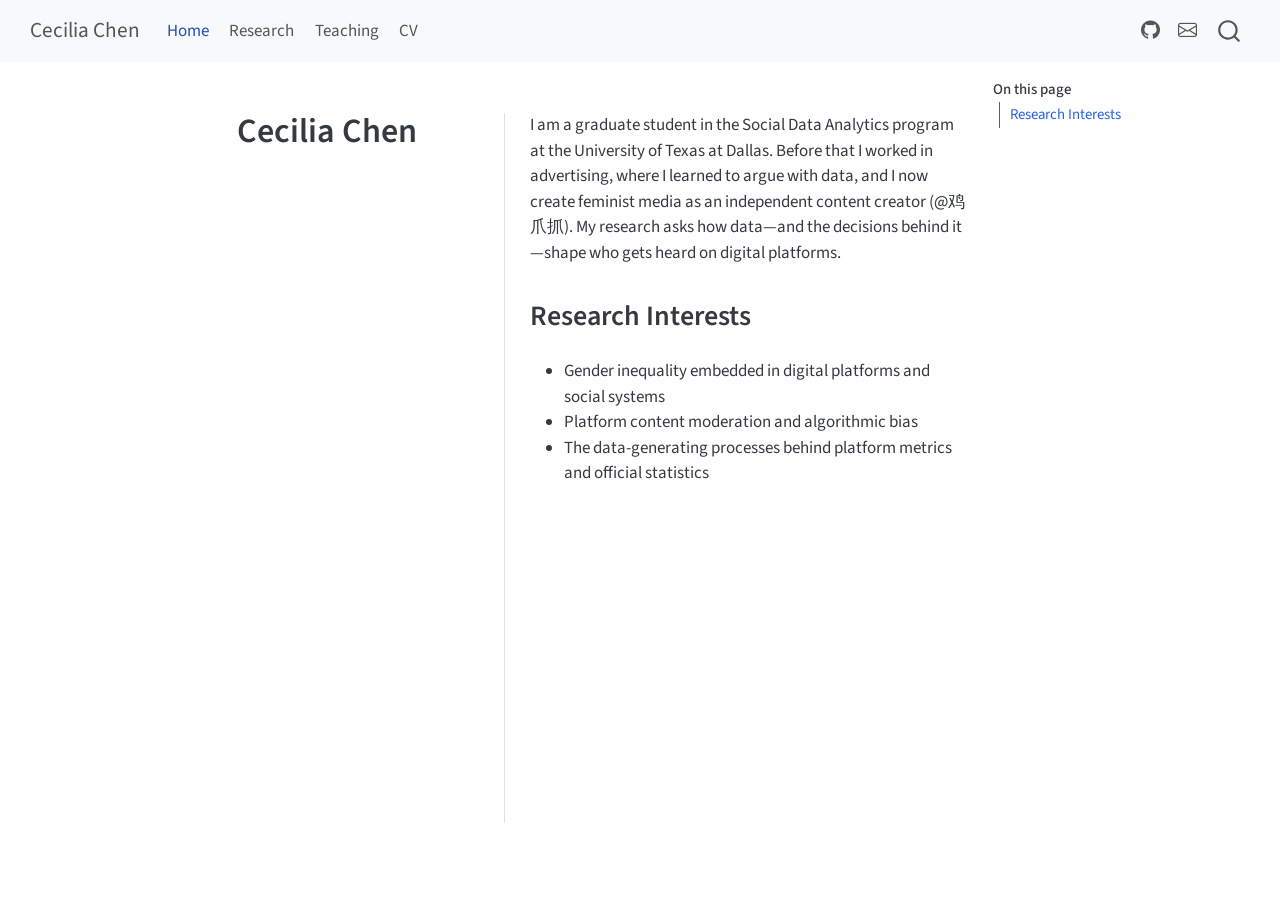
==== docs/index.html @ 05345028 "Initial Quarto website" ====
<!DOCTYPE html>
<html xmlns="http://www.w3.org/1999/xhtml" lang="en" xml:lang="en"><head>

<meta charset="utf-8">
<meta name="generator" content="quarto-1.10.18">

<meta name="viewport" content="width=device-width, initial-scale=1.0, user-scalable=yes">


<title>Cecilia Chen</title>
<style>
/* Default styles provided by pandoc.
** See https://pandoc.org/MANUAL.html#variables-for-html for config info.
*/
span.smallcaps{font-variant: small-caps;}
div.columns{display: flex; gap: 1.5em;}
div.column{flex: auto;}
@media screen {
div.columns{gap: min(4vw, 1.5em);}
div.column{overflow-x: auto;}
}
div.hanging-indent{margin-left: 1.5em; text-indent: -1.5em;}
ul.task-list{list-style: none;}
ul.task-list li input[type="checkbox"] {
  width: 0.8em;
  margin: 0 0.8em 0.2em -1em; /* quarto-specific, see https://github.com/quarto-dev/quarto-cli/issues/4556 */ 
  vertical-align: middle;
}
</style>


<script src="site_libs/quarto-nav/quarto-nav.js"></script>
<script src="site_libs/quarto-nav/headroom.min.js"></script>
<script src="site_libs/clipboard/clipboard.min.js"></script>
<script src="site_libs/quarto-search/autocomplete.umd.js"></script>
<script src="site_libs/quarto-search/fuse.min.js"></script>
<script src="site_libs/quarto-search/quarto-search.js"></script>
<meta name="quarto:offset" content="./">
<script src="site_libs/quarto-html/quarto.js" type="module"></script>
<script src="site_libs/quarto-html/tabsets/tabsets.js" type="module"></script>
<script src="site_libs/quarto-html/popper.min.js"></script>
<script src="site_libs/quarto-html/tippy.umd.min.js"></script>
<link href="site_libs/quarto-html/tippy.css" rel="stylesheet">
<link href="site_libs/quarto-html/quarto-syntax-highlighting-64a204ab8560d761af7679ceaba22944.css" rel="stylesheet" id="quarto-text-highlighting-styles">
<script src="site_libs/bootstrap/bootstrap.min.js"></script>
<link href="site_libs/bootstrap/bootstrap-icons.css" rel="stylesheet">
<link href="site_libs/bootstrap/bootstrap-445b8638c3d06994fee0907d791121c4.min.css" rel="stylesheet" append-hash="true" id="quarto-bootstrap" data-mode="light">
<script id="quarto-search-options" type="application/json">{
  "location": "navbar",
  "copy-button": false,
  "collapse-after": 3,
  "panel-placement": "end",
  "type": "overlay",
  "limit": 50,
  "keyboard-shortcut": [
    "f",
    "/",
    "s"
  ],
  "show-item-context": false,
  "language": {
    "search-no-results-text": "No results",
    "search-matching-documents-text": "matching documents",
    "search-copy-link-title": "Copy link to search",
    "search-hide-matches-text": "Hide additional matches",
    "search-more-match-text": "more match in this document",
    "search-more-matches-text": "more matches in this document",
    "search-clear-button-title": "Clear",
    "search-text-placeholder": "",
    "search-detached-cancel-button-title": "Cancel",
    "search-submit-button-title": "Submit",
    "search-label": "Search"
  }
}</script>


<link rel="stylesheet" href="styles.css">
</head>

<body class="nav-fixed quarto-light">

<div id="quarto-search-results"></div>
  <header id="quarto-header" class="headroom fixed-top">
    <nav class="navbar navbar-expand-lg " data-bs-theme="dark">
      <div class="navbar-container container-fluid">
      <div class="navbar-brand-container mx-auto">
    <a class="navbar-brand" href="./index.html">
    <span class="navbar-title">Cecilia Chen</span>
    </a>
  </div>
            <div id="quarto-search" class="" title="Search"></div>
          <button class="navbar-toggler" type="button" data-bs-toggle="collapse" data-bs-target="#navbarCollapse" aria-controls="navbarCollapse" role="menu" aria-expanded="false" aria-label="Toggle navigation" onclick="if (window.quartoToggleHeadroom) { window.quartoToggleHeadroom(); }">
  <span class="navbar-toggler-icon"></span>
</button>
          <div class="collapse navbar-collapse" id="navbarCollapse">
            <ul class="navbar-nav navbar-nav-scroll me-auto">
  <li class="nav-item">
    <a class="nav-link active" href="./index.html" aria-current="page"> 
<span class="menu-text">Home</span></a>
  </li>  
  <li class="nav-item">
    <a class="nav-link" href="./research.html"> 
<span class="menu-text">Research</span></a>
  </li>  
  <li class="nav-item">
    <a class="nav-link" href="./teaching.html"> 
<span class="menu-text">Teaching</span></a>
  </li>  
  <li class="nav-item">
    <a class="nav-link" href="./cv.html"> 
<span class="menu-text">CV</span></a>
  </li>  
</ul>
            <ul class="navbar-nav navbar-nav-scroll ms-auto">
  <li class="nav-item compact">
    <a class="nav-link" href="https://github.com/chen-cecilia"> <i class="bi bi-github" role="img">
</i> 
<span class="menu-text"></span></a>
  </li>  
  <li class="nav-item compact">
    <a class="nav-link" href="mailto:dal801123@utdallas.edu"> <i class="bi bi-envelope" role="img">
</i> 
<span class="menu-text"></span></a>
  </li>  
</ul>
          </div> <!-- /navcollapse -->
            <div class="quarto-navbar-tools">
</div>
      </div> <!-- /container-fluid -->
    </nav>
</header>
<!-- content -->
<div id="quarto-content" class="quarto-container page-columns page-rows-contents page-layout-article page-navbar">
<!-- sidebar -->
<!-- margin-sidebar -->
    <div id="quarto-margin-sidebar" class="sidebar margin-sidebar">
        <nav id="TOC" role="doc-toc" class="toc-active">
    <h2 id="toc-title">On this page</h2>
  <ul>
  <li><a href="#research-interests" id="toc-research-interests" class="nav-link active" data-scroll-target="#research-interests">Research Interests</a></li>
  </ul>
</nav>
    </div>
<!-- main -->
<div class="quarto-about-trestles">
  <div class="about-entity">
<header id="title-block-header" class="quarto-title-block default">
<div class="quarto-title">
<h1 class="title">Cecilia Chen</h1>
</div>
<div class="quarto-title-meta">
  </div>
</header>
  </div>
  <div class="about-contents"><main class="content" id="quarto-document-content">

<p>I am a graduate student in the Social Data Analytics program at the University of Texas at Dallas. Before that I worked in advertising, where I learned to argue with data, and I now create feminist media as an independent content creator (<span class="citation" data-cites="鸡爪抓">@鸡爪抓</span>). My research asks how data—and the decisions behind it—shape who gets heard on digital platforms.</p>
<section id="research-interests" class="level2">
<h2 data-anchor-id="research-interests">Research Interests</h2>
<ul>
<li>Gender inequality embedded in digital platforms and social systems</li>
<li>Platform content moderation and algorithmic bias</li>
<li>The data-generating processes behind platform metrics and official statistics</li>
</ul>


</section>
</main></div>
</div>
 <!-- /main -->
<script id="quarto-html-after-body" type="application/javascript">
  window.document.addEventListener("DOMContentLoaded", function (event) {
    const isCodeAnnotation = (el) => {
      for (const clz of el.classList) {
        if (clz.startsWith('code-annotation-')) {                     
          return true;
        }
      }
      return false;
    }
    const onCopySuccess = function(e) {
      // button target
      const button = e.trigger;
      // don't keep focus
      button.blur();
      // flash "checked"
      button.classList.add('code-copy-button-checked');
      var currentTitle = button.getAttribute("title");
      button.setAttribute("title", "Copied!");
      let tooltip;
      if (window.bootstrap) {
        button.setAttribute("data-bs-toggle", "tooltip");
        button.setAttribute("data-bs-placement", "left");
        button.setAttribute("data-bs-title", "Copied!");
        tooltip = new bootstrap.Tooltip(button, 
          { trigger: "manual", 
            customClass: "code-copy-button-tooltip",
            offset: [0, -8]});
        tooltip.show();    
      }
      setTimeout(function() {
        if (tooltip) {
          tooltip.hide();
          button.removeAttribute("data-bs-title");
          button.removeAttribute("data-bs-toggle");
          button.removeAttribute("data-bs-placement");
        }
        button.setAttribute("title", currentTitle);
        button.classList.remove('code-copy-button-checked');
      }, 1000);
      // clear code selection
      e.clearSelection();
    }
    const getTextToCopy = function(trigger) {
      const outerScaffold = trigger.parentElement.cloneNode(true);
      const codeEl = outerScaffold.querySelector('code');
      for (const childEl of codeEl.children) {
        if (isCodeAnnotation(childEl)) {
          childEl.remove();
        }
      }
      return codeEl.innerText;
    }
    const clipboard = new window.ClipboardJS('.code-copy-button:not([data-in-quarto-modal])', {
      text: getTextToCopy
    });
    clipboard.on('success', onCopySuccess);
    if (window.document.getElementById('quarto-embedded-source-code-modal')) {
      const clipboardModal = new window.ClipboardJS('.code-copy-button[data-in-quarto-modal]', {
        text: getTextToCopy,
        container: window.document.getElementById('quarto-embedded-source-code-modal')
      });
      clipboardModal.on('success', onCopySuccess);
    }
      var localhostRegex = new RegExp(/^(?:http|https):\/\/localhost\:?[0-9]*\//);
      var mailtoRegex = new RegExp(/^mailto:/);
        var filterRegex = new RegExp('/' + window.location.host + '/');
      var isInternal = (href) => {
          return filterRegex.test(href) || localhostRegex.test(href) || mailtoRegex.test(href);
      }
      // Inspect non-navigation links and adorn them if external
     var links = window.document.querySelectorAll('a[href]:not(.nav-link):not(.navbar-brand):not(.toc-action):not(.sidebar-link):not(.sidebar-item-toggle):not(.pagination-link):not(.no-external):not([aria-hidden]):not(.dropdown-item):not(.quarto-navigation-tool):not(.about-link)');
      for (var i=0; i<links.length; i++) {
        const link = links[i];
        if (!isInternal(link.href)) {
          // undo the damage that might have been done by quarto-nav.js in the case of
          // links that we want to consider external
          if (link.dataset.originalHref !== undefined) {
            link.href = link.dataset.originalHref;
          }
        }
      }
    function tippyHover(el, contentFn, onTriggerFn, onUntriggerFn) {
      const config = {
        allowHTML: true,
        maxWidth: 500,
        delay: 100,
        arrow: false,
        appendTo: function(el) {
            return el.parentElement;
        },
        interactive: true,
        interactiveBorder: 10,
        theme: 'quarto',
        placement: 'bottom-start',
      };
      if (contentFn) {
        config.content = contentFn;
      }
      if (onTriggerFn) {
        config.onTrigger = onTriggerFn;
      }
      if (onUntriggerFn) {
        config.onUntrigger = onUntriggerFn;
      }
      window.tippy(el, config); 
    }
    const noterefs = window.document.querySelectorAll('a[role="doc-noteref"]');
    for (var i=0; i<noterefs.length; i++) {
      const ref = noterefs[i];
      tippyHover(ref, function() {
        // use id or data attribute instead here
        let href = ref.getAttribute('data-footnote-href') || ref.getAttribute('href');
        try { href = new URL(href).hash; } catch {}
        const id = href.replace(/^#\/?/, "");
        const note = window.document.getElementById(id);
        if (note) {
          return note.innerHTML;
        } else {
          return "";
        }
      });
    }
    const xrefs = window.document.querySelectorAll('a.quarto-xref');
    const processXRef = (id, note) => {
      // Strip column container classes
      const stripColumnClz = (el) => {
        el.classList.remove("page-full", "page-columns");
        if (el.children) {
          for (const child of el.children) {
            stripColumnClz(child);
          }
        }
      }
      stripColumnClz(note)
      if (id === null || id.startsWith('sec-')) {
        // Special case sections, only their first couple elements
        const container = document.createElement("div");
        if (note.children && note.children.length > 2) {
          container.appendChild(note.children[0].cloneNode(true));
          for (let i = 1; i < note.children.length; i++) {
            const child = note.children[i];
            if (child.tagName === "P" && child.innerText === "") {
              continue;
            } else {
              container.appendChild(child.cloneNode(true));
              break;
            }
          }
          if (window.Quarto?.typesetMath) {
            window.Quarto.typesetMath(container);
          }
          return container.innerHTML
        } else {
          if (window.Quarto?.typesetMath) {
            window.Quarto.typesetMath(note);
          }
          return note.innerHTML;
        }
      } else {
        // Remove any anchor links if they are present
        const anchorLink = note.querySelector('a.anchorjs-link');
        if (anchorLink) {
          anchorLink.remove();
        }
        if (window.Quarto?.typesetMath) {
          window.Quarto.typesetMath(note);
        }
        if (note.classList.contains("callout")) {
          return note.outerHTML;
        } else {
          return note.innerHTML;
        }
      }
    }
    for (var i=0; i<xrefs.length; i++) {
      const xref = xrefs[i];
      tippyHover(xref, undefined, function(instance) {
        instance.disable();
        let url = xref.getAttribute('href');
        let hash = undefined; 
        if (url.startsWith('#')) {
          hash = url;
        } else {
          try { hash = new URL(url).hash; } catch {}
        }
        if (hash) {
          const id = hash.replace(/^#\/?/, "");
          const note = window.document.getElementById(id);
          if (note !== null) {
            try {
              const html = processXRef(id, note.cloneNode(true));
              instance.setContent(html);
            } finally {
              instance.enable();
              instance.show();
            }
          } else {
            // See if we can fetch this
            fetch(url.split('#')[0])
            .then(res => res.text())
            .then(html => {
              const parser = new DOMParser();
              const htmlDoc = parser.parseFromString(html, "text/html");
              const note = htmlDoc.getElementById(id);
              if (note !== null) {
                const html = processXRef(id, note);
                instance.setContent(html);
              } 
            }).finally(() => {
              instance.enable();
              instance.show();
            });
          }
        } else {
          // See if we can fetch a full url (with no hash to target)
          // This is a special case and we should probably do some content thinning / targeting
          fetch(url)
          .then(res => res.text())
          .then(html => {
            const parser = new DOMParser();
            const htmlDoc = parser.parseFromString(html, "text/html");
            const note = htmlDoc.querySelector('main.content');
            if (note !== null) {
              // This should only happen for chapter cross references
              // (since there is no id in the URL)
              // remove the first header
              if (note.children.length > 0 && note.children[0].tagName === "HEADER") {
                note.children[0].remove();
              }
              const html = processXRef(null, note);
              instance.setContent(html);
            } 
          }).finally(() => {
            instance.enable();
            instance.show();
          });
        }
      }, function(instance) {
      });
    }
        let selectedAnnoteEl;
        const selectorForAnnotation = ( cell, annotation) => {
          let cellAttr = 'data-code-cell="' + cell + '"';
          let lineAttr = 'data-code-annotation="' +  annotation + '"';
          const selector = 'span[' + cellAttr + '][' + lineAttr + ']';
          return selector;
        }
        const selectCodeLines = (annoteEl) => {
          const doc = window.document;
          const targetCell = annoteEl.getAttribute("data-target-cell");
          const targetAnnotation = annoteEl.getAttribute("data-target-annotation");
          const annoteSpan = window.document.querySelector(selectorForAnnotation(targetCell, targetAnnotation));
          const lines = annoteSpan.getAttribute("data-code-lines").split(",");
          const lineIds = lines.map((line) => {
            return targetCell + "-" + line;
          })
          let top = null;
          let height = null;
          let parent = null;
          if (lineIds.length > 0) {
              //compute the position of the single el (top and bottom and make a div)
              const el = window.document.getElementById(lineIds[0]);
              top = el.offsetTop;
              height = el.offsetHeight;
              parent = el.parentElement.parentElement;
            if (lineIds.length > 1) {
              const lastEl = window.document.getElementById(lineIds[lineIds.length - 1]);
              const bottom = lastEl.offsetTop + lastEl.offsetHeight;
              height = bottom - top;
            }
            if (top !== null && height !== null && parent !== null) {
              // cook up a div (if necessary) and position it 
              let div = window.document.getElementById("code-annotation-line-highlight");
              if (div === null) {
                div = window.document.createElement("div");
                div.setAttribute("id", "code-annotation-line-highlight");
                div.style.position = 'absolute';
                parent.appendChild(div);
              }
              div.style.top = top - 2 + "px";
              div.style.height = height + 4 + "px";
              div.style.left = 0;
              let gutterDiv = window.document.getElementById("code-annotation-line-highlight-gutter");
              if (gutterDiv === null) {
                gutterDiv = window.document.createElement("div");
                gutterDiv.setAttribute("id", "code-annotation-line-highlight-gutter");
                gutterDiv.style.position = 'absolute';
                const codeCell = window.document.getElementById(targetCell);
                const gutter = codeCell.querySelector('.code-annotation-gutter');
                gutter.appendChild(gutterDiv);
              }
              gutterDiv.style.top = top - 2 + "px";
              gutterDiv.style.height = height + 4 + "px";
            }
            selectedAnnoteEl = annoteEl;
          }
        };
        const unselectCodeLines = () => {
          const elementsIds = ["code-annotation-line-highlight", "code-annotation-line-highlight-gutter"];
          elementsIds.forEach((elId) => {
            const div = window.document.getElementById(elId);
            if (div) {
              div.remove();
            }
          });
          selectedAnnoteEl = undefined;
        };
          // Handle positioning of the toggle
      window.addEventListener(
        "resize",
        throttle(() => {
          elRect = undefined;
          if (selectedAnnoteEl) {
            selectCodeLines(selectedAnnoteEl);
          }
        }, 10)
      );
      function throttle(fn, ms) {
      let throttle = false;
      let timer;
        return (...args) => {
          if(!throttle) { // first call gets through
              fn.apply(this, args);
              throttle = true;
          } else { // all the others get throttled
              if(timer) clearTimeout(timer); // cancel #2
              timer = setTimeout(() => {
                fn.apply(this, args);
                timer = throttle = false;
              }, ms);
          }
        };
      }
        // Attach click handler to the DT
        const annoteDls = window.document.querySelectorAll('dt[data-target-cell]');
        for (const annoteDlNode of annoteDls) {
          annoteDlNode.addEventListener('click', (event) => {
            const clickedEl = event.target;
            if (clickedEl !== selectedAnnoteEl) {
              unselectCodeLines();
              const activeEl = window.document.querySelector('dt[data-target-cell].code-annotation-active');
              if (activeEl) {
                activeEl.classList.remove('code-annotation-active');
              }
              selectCodeLines(clickedEl);
              clickedEl.classList.add('code-annotation-active');
            } else {
              // Unselect the line
              unselectCodeLines();
              clickedEl.classList.remove('code-annotation-active');
            }
          });
        }
    const findCites = (el) => {
      const parentEl = el.parentElement;
      if (parentEl) {
        const cites = parentEl.dataset.cites;
        if (cites) {
          return {
            el,
            cites: cites.split(' ')
          };
        } else {
          return findCites(el.parentElement)
        }
      } else {
        return undefined;
      }
    };
    var bibliorefs = window.document.querySelectorAll('a[role="doc-biblioref"]');
    for (var i=0; i<bibliorefs.length; i++) {
      const ref = bibliorefs[i];
      const citeInfo = findCites(ref);
      if (citeInfo) {
        tippyHover(citeInfo.el, function() {
          var popup = window.document.createElement('div');
          citeInfo.cites.forEach(function(cite) {
            var citeDiv = window.document.createElement('div');
            citeDiv.classList.add('hanging-indent');
            citeDiv.classList.add('csl-entry');
            var biblioDiv = window.document.getElementById('ref-' + cite);
            if (biblioDiv) {
              citeDiv.innerHTML = biblioDiv.innerHTML;
            }
            popup.appendChild(citeDiv);
          });
          return popup.innerHTML;
        });
      }
    }
  });
  </script>
</div> <!-- /content -->




</body></html>
---- docs/site_libs/quarto-html/tippy.css ----
.tippy-box[data-animation=fade][data-state=hidden]{opacity:0}[data-tippy-root]{max-width:calc(100vw - 10px)}.tippy-box{position:relative;background-color:#333;color:#fff;border-radius:4px;font-size:14px;line-height:1.4;white-space:normal;outline:0;transition-property:transform,visibility,opacity}.tippy-box[data-placement^=top]>.tippy-arrow{bottom:0}.tippy-box[data-placement^=top]>.tippy-arrow:before{bottom:-7px;left:0;border-width:8px 8px 0;border-top-color:initial;transform-origin:center top}.tippy-box[data-placement^=bottom]>.tippy-arrow{top:0}.tippy-box[data-placement^=bottom]>.tippy-arrow:before{top:-7px;left:0;border-width:0 8px 8px;border-bottom-color:initial;transform-origin:center bottom}.tippy-box[data-placement^=left]>.tippy-arrow{right:0}.tippy-box[data-placement^=left]>.tippy-arrow:before{border-width:8px 0 8px 8px;border-left-color:initial;right:-7px;transform-origin:center left}.tippy-box[data-placement^=right]>.tippy-arrow{left:0}.tippy-box[data-placement^=right]>.tippy-arrow:before{left:-7px;border-width:8px 8px 8px 0;border-right-color:initial;transform-origin:center right}.tippy-box[data-inertia][data-state=visible]{transition-timing-function:cubic-bezier(.54,1.5,.38,1.11)}.tippy-arrow{width:16px;height:16px;color:#333}.tippy-arrow:before{content:"";position:absolute;border-color:transparent;border-style:solid}.tippy-content{position:relative;padding:5px 9px;z-index:1}
---- docs/site_libs/quarto-html/quarto-syntax-highlighting-64a204ab8560d761af7679ceaba22944.css ----
/* quarto syntax highlight colors */
:root {
  --quarto-hl-ot-color: #003B4F;
  --quarto-hl-at-color: #657422;
  --quarto-hl-ss-color: #20794D;
  --quarto-hl-an-color: #5E5E5E;
  --quarto-hl-fu-color: #4758AB;
  --quarto-hl-st-color: #20794D;
  --quarto-hl-cf-color: #003B4F;
  --quarto-hl-op-color: #5E5E5E;
  --quarto-hl-er-color: #AD0000;
  --quarto-hl-bn-color: #AD0000;
  --quarto-hl-al-color: #AD0000;
  --quarto-hl-va-color: #111111;
  --quarto-hl-bu-color: inherit;
  --quarto-hl-ex-color: inherit;
  --quarto-hl-pp-color: #AD0000;
  --quarto-hl-in-color: #5E5E5E;
  --quarto-hl-vs-color: #20794D;
  --quarto-hl-wa-color: #5E5E5E;
  --quarto-hl-do-color: #5E5E5E;
  --quarto-hl-im-color: #00769E;
  --quarto-hl-ch-color: #20794D;
  --quarto-hl-dt-color: #AD0000;
  --quarto-hl-fl-color: #AD0000;
  --quarto-hl-co-color: #5E5E5E;
  --quarto-hl-cv-color: #5E5E5E;
  --quarto-hl-cn-color: #8f5902;
  --quarto-hl-sc-color: #5E5E5E;
  --quarto-hl-dv-color: #AD0000;
  --quarto-hl-kw-color: #003B4F;
}

/* other quarto variables */
:root {
  --quarto-font-monospace: SFMono-Regular, Menlo, Monaco, Consolas, "Liberation Mono", "Courier New", monospace;
}

/* syntax highlight based on Pandoc's rules */
pre > code.sourceCode > span {
  color: #003B4F;
}

code.sourceCode > span {
  color: #003B4F;
}

div.sourceCode,
div.sourceCode pre.sourceCode {
  color: #003B4F;
}

/* Normal */
code span {
  color: #003B4F;
}

/* Alert */
code span.al {
  color: #AD0000;
  font-style: inherit;
}

/* Annotation */
code span.an {
  color: #5E5E5E;
  font-style: inherit;
}

/* Attribute */
code span.at {
  color: #657422;
  font-style: inherit;
}

/* BaseN */
code span.bn {
  color: #AD0000;
  font-style: inherit;
}

/* BuiltIn */
code span.bu {
  font-style: inherit;
}

/* ControlFlow */
code span.cf {
  color: #003B4F;
  font-weight: bold;
  font-style: inherit;
}

/* Char */
code span.ch {
  color: #20794D;
  font-style: inherit;
}

/* Constant */
code span.cn {
  color: #8f5902;
  font-style: inherit;
}

/* Comment */
code span.co {
  color: #5E5E5E;
  font-style: inherit;
}

/* CommentVar */
code span.cv {
  color: #5E5E5E;
  font-style: italic;
}

/* Documentation */
code span.do {
  color: #5E5E5E;
  font-style: italic;
}

/* DataType */
code span.dt {
  color: #AD0000;
  font-style: inherit;
}

/* DecVal */
code span.dv {
  color: #AD0000;
  font-style: inherit;
}

/* Error */
code span.er {
  color: #AD0000;
  font-style: inherit;
}

/* Extension */
code span.ex {
  font-style: inherit;
}

/* Float */
code span.fl {
  color: #AD0000;
  font-style: inherit;
}

/* Function */
code span.fu {
  color: #4758AB;
  font-style: inherit;
}

/* Import */
code span.im {
  color: #00769E;
  font-style: inherit;
}

/* Information */
code span.in {
  color: #5E5E5E;
  font-style: inherit;
}

/* Keyword */
code span.kw {
  color: #003B4F;
  font-weight: bold;
  font-style: inherit;
}

/* Operator */
code span.op {
  color: #5E5E5E;
  font-style: inherit;
}

/* Other */
code span.ot {
  color: #003B4F;
  font-style: inherit;
}

/* Preprocessor */
code span.pp {
  color: #AD0000;
  font-style: inherit;
}

/* SpecialChar */
code span.sc {
  color: #5E5E5E;
  font-style: inherit;
}

/* SpecialString */
code span.ss {
  color: #20794D;
  font-style: inherit;
}

/* String */
code span.st {
  color: #20794D;
  font-style: inherit;
}

/* Variable */
code span.va {
  color: #111111;
  font-style: inherit;
}

/* VerbatimString */
code span.vs {
  color: #20794D;
  font-style: inherit;
}

/* Warning */
code span.wa {
  color: #5E5E5E;
  font-style: italic;
}

.prevent-inlining {
  content: "</";
}

/*# sourceMappingURL=9d8d5bb603a83b8298b89080a598c93b.css.map */
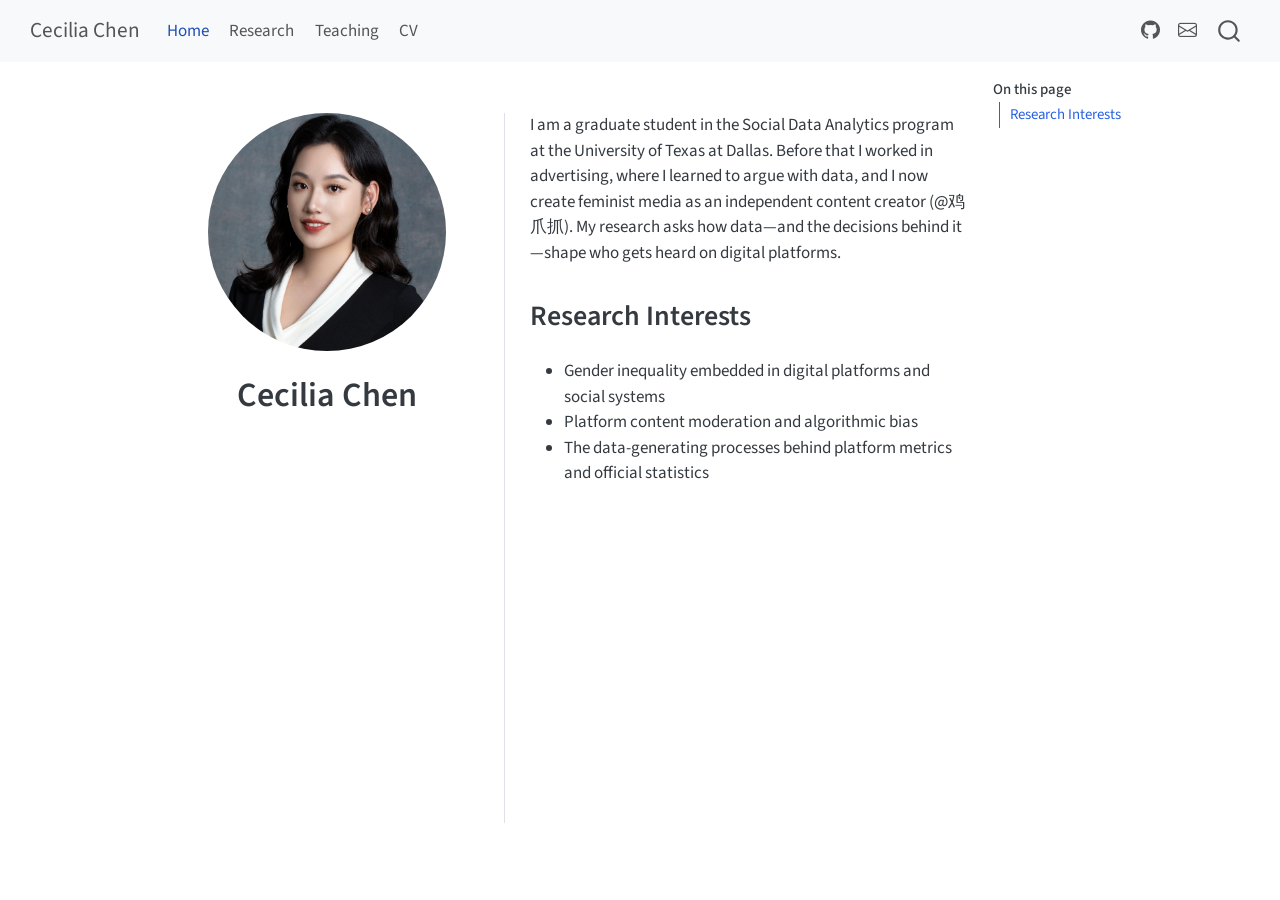
==== commit 739962f1: "add profile" ====
--- a/docs/index.html
+++ b/docs/index.html
@@ -144,6 +144,8 @@
 <!-- main -->
 <div class="quarto-about-trestles">
   <div class="about-entity">
+    <img src="profile.jpg" class="about-image
+  round " style="height: 14em; width: 14em;">
 <header id="title-block-header" class="quarto-title-block default">
 <div class="quarto-title">
 <h1 class="title">Cecilia Chen</h1>
--- a/docs/styles.css
+++ b/docs/styles.css
@@ -0,0 +1,4 @@
+.about-entity img[src*="profile.jpg"] {
+  object-fit: cover !important;
+  object-position: 50% 15% !important;
+}
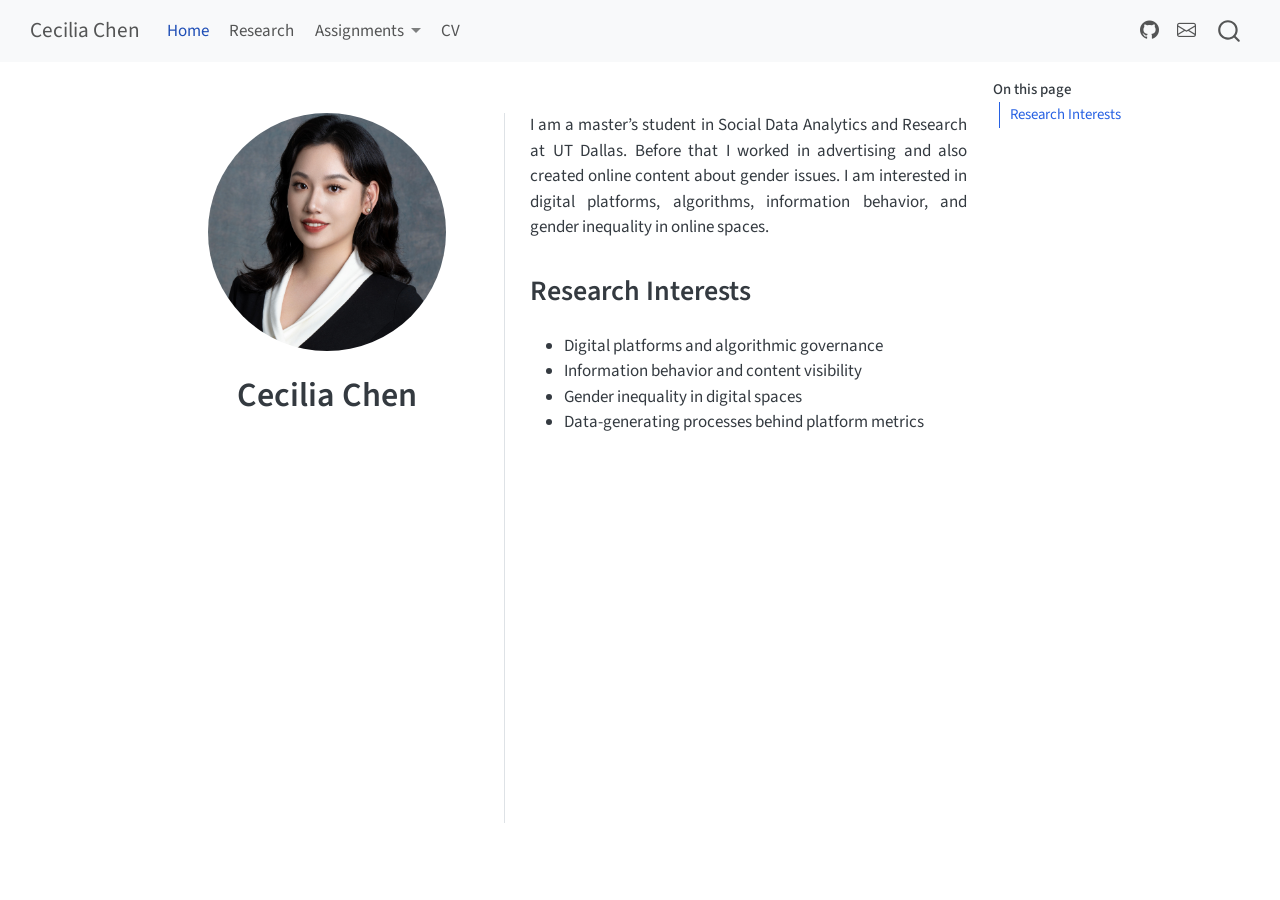
==== commit c5e06800: "assignment1" ====
--- a/docs/index.html
+++ b/docs/index.html
@@ -102,10 +102,17 @@
     <a class="nav-link" href="./research.html"> 
 <span class="menu-text">Research</span></a>
   </li>  
-  <li class="nav-item">
-    <a class="nav-link" href="./teaching.html"> 
-<span class="menu-text">Teaching</span></a>
+  <li class="nav-item dropdown ">
+    <a class="nav-link dropdown-toggle" href="#" id="nav-menu-assignments" role="link" data-bs-toggle="dropdown" aria-expanded="false">
+ <span class="menu-text">Assignments</span>
+    </a>
+    <ul class="dropdown-menu" aria-labelledby="nav-menu-assignments">    
+        <li>
+    <a class="dropdown-item" href="./assign01.html">
+ <span class="dropdown-text">Assignment 1: Website Design Note</span></a>
   </li>  
+    </ul>
+  </li>
   <li class="nav-item">
     <a class="nav-link" href="./cv.html"> 
 <span class="menu-text">CV</span></a>
@@ -156,13 +163,17 @@
   </div>
   <div class="about-contents"><main class="content" id="quarto-document-content">
 
-<p>I am a graduate student in the Social Data Analytics program at the University of Texas at Dallas. Before that I worked in advertising, where I learned to argue with data, and I now create feminist media as an independent content creator (<span class="citation" data-cites="鸡爪抓">@鸡爪抓</span>). My research asks how data—and the decisions behind it—shape who gets heard on digital platforms.</p>
+<p>I am a master’s student in Social Data Analytics and Research at UT Dallas. Before that I worked in advertising and also created online content about gender issues. I am interested in digital platforms, algorithms, information behavior, and gender inequality in online spaces.</p>
 <section id="research-interests" class="level2">
 <h2 data-anchor-id="research-interests">Research Interests</h2>
 <ul>
-<li>Gender inequality embedded in digital platforms and social systems</li>
-<li>Platform content moderation and algorithmic bias</li>
-<li>The data-generating processes behind platform metrics and official statistics</li>
+<li>Digital platforms and algorithmic governance<br>
+</li>
+<li>Information behavior and content visibility<br>
+</li>
+<li>Gender inequality in digital spaces<br>
+</li>
+<li>Data-generating processes behind platform metrics</li>
 </ul>
 
 
--- a/docs/styles.css
+++ b/docs/styles.css
@@ -1,4 +1,8 @@
 .about-entity img[src*="profile.jpg"] {
   object-fit: cover !important;
   object-position: 50% 15% !important;
+}
+
+main p {
+  text-align: justify;
 }
